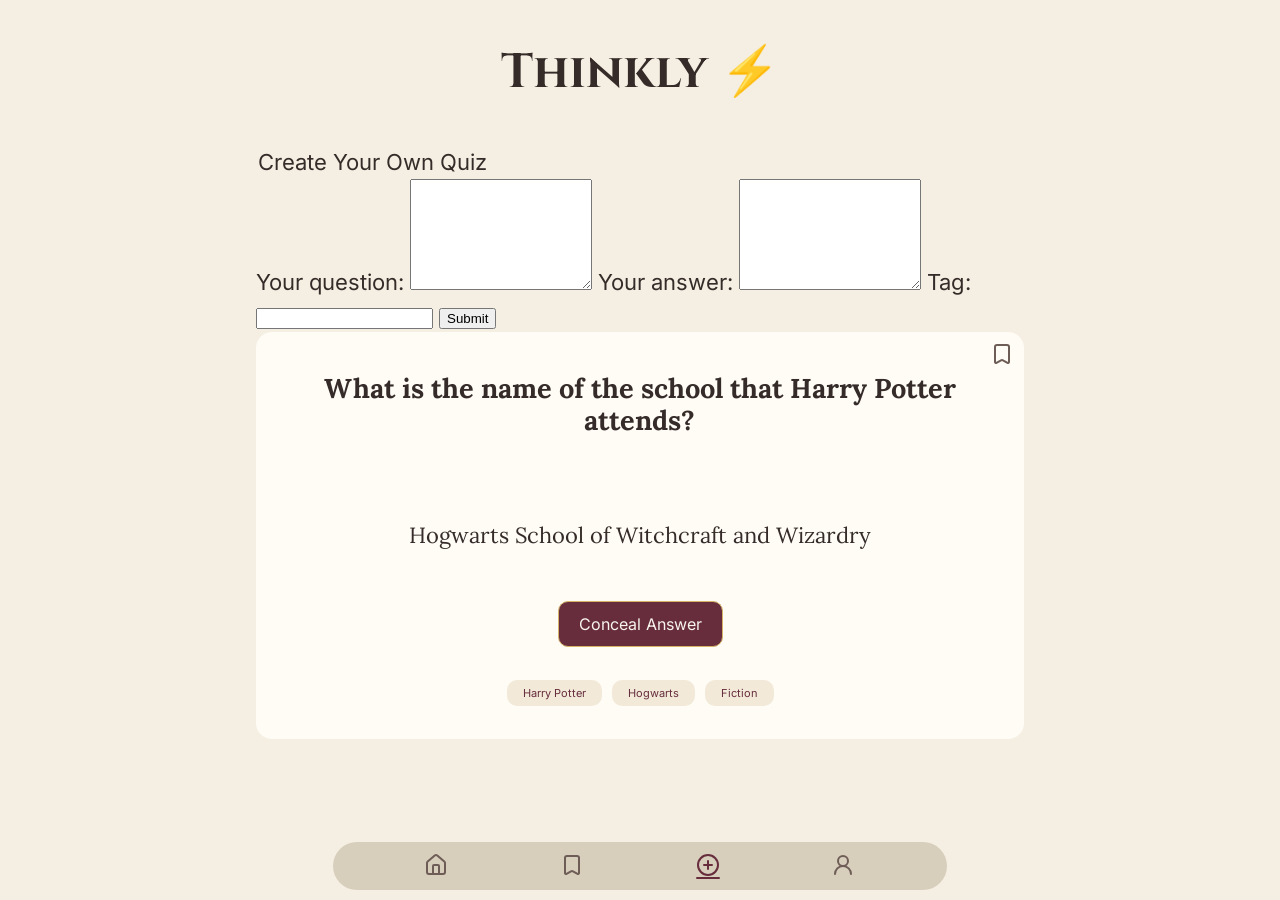
==== add.html @ 8511fa08 "Add data attributes for answer elements and update button functionality for improved interactivity" ====
<!doctype html>
<html lang="en" class="dark-mode">
  <head>
    <meta charset="UTF-8" />
    <meta name="viewport" content="width=device-width, initial-scale=1.0" />
    <link rel="stylesheet" href="styles.css" />
    <link
      rel="shortcut icon"
      href="./favicons/favicon.ico"
      type="image/x-icon"
    />
    <script src="./js/app.js" defer></script>

    <title>Thinkly - Add New Questions</title>
  </head>
  <body class="app">
    <a class="skip-link" href="#main-content">
      <span>Skip to main content </span></a
    >
    <header class="app__header">
      <h1 class="app__title">Thinkly ⚡️</h1>
    </header>
    <main id="main-content">
      <form aria-labelledby="form-title">
        <legend id="form-title">Create Your Own Quiz</legend>
        <label for="questionInput">Your question:</label>
        <textarea
          name="questionInput"
          id="questionInput"
          rows="7"
          maxlength="150"
        ></textarea>
        <label for="answerInput">Your answer:</label>
        <textarea
          name="answerInput"
          id="answerInput"
          rows="7"
          maxlength="150"
        ></textarea>
        <label for="tagInput">Tag:</label>
        <input type="text" name="tagInput" id="tagInput" />
        <button type="button">Submit</button>
      </form>
      <div class="questions">
        <!-- Question 1 -->

        <article class="question-card">
          <button
            type="button"
            aria-label="bookmark question"
            aria-pressed="true"
            class="question-card__bookmark"
            data-js="button-bookmark"
          >
            <svg
              xmlns="http://www.w3.org/2000/svg"
              width="24"
              height="24"
              viewBox="0 0 24 24"
              fill="none"
              stroke="none"
              stroke-width="2"
              stroke-linecap="round"
              stroke-linejoin="round"
              class="icon"
            >
              <path
                d="M17 3a2 2 0 0 1 2 2v15a1 1 0 0 1-1.496.868l-4.512-2.578a2 2 0 0 0-1.984 0l-4.512 2.578A1 1 0 0 1 5 20V5a2 2 0 0 1 2-2z"
              />
            </svg>
          </button>
          <h2 class="question-card__title">
            What is the name of the school that Harry Potter attends?
          </h2>
          <img
            src="./assets/magic-concealment.svg"
            alt="answer concealment image"
            aria-hidden="true"
            class="question-card__placeholder"
          />
          <p id="answer-1" class="question-card__answer" data-js="answer-text">
            Hogwarts School of Witchcraft and Wizardry
          </p>
          <button
            class="question-card__button"
            aria-expanded="true"
            aria-controls="answer-1"
            data-js="button-answer"
            type="button"
          >
            Conceal Answer
          </button>
          <ul class="question-card__tags">
            <li class="question-card__tag">Harry Potter</li>
            <li class="question-card__tag">Hogwarts</li>
            <li class="question-card__tag">Fiction</li>
          </ul>
        </article>
      </div>
    </main>
    <footer>
      <nav aria-label="Main navigation">
        <ul class="nav">
          <li class="nav__item">
            <a href="index.html" aria-label="Home"
              ><svg
                xmlns="http://www.w3.org/2000/svg"
                width="24"
                height="24"
                viewBox="0 0 24 24"
                fill="none"
                stroke="currentColor"
                stroke-width="2"
                stroke-linecap="round"
                stroke-linejoin="round"
                class="icon"
              >
                <path d="M15 21v-8a1 1 0 0 0-1-1h-4a1 1 0 0 0-1 1v8" />
                <path
                  d="M3 10a2 2 0 0 1 .709-1.528l7-6a2 2 0 0 1 2.582 0l7 6A2 2 0 0 1 21 10v9a2 2 0 0 1-2 2H5a2 2 0 0 1-2-2z"
                />
              </svg>
            </a>
          </li>
          <li class="nav__item">
            <a href="bookmarks.html" aria-label="Bookmarks">
              <svg
                xmlns="http://www.w3.org/2000/svg"
                width="24"
                height="24"
                viewBox="0 0 24 24"
                fill="none"
                stroke="currentColor"
                stroke-width="2"
                stroke-linecap="round"
                stroke-linejoin="round"
                class="icon"
              >
                <path
                  d="M17 3a2 2 0 0 1 2 2v15a1 1 0 0 1-1.496.868l-4.512-2.578a2 2 0 0 0-1.984 0l-4.512 2.578A1 1 0 0 1 5 20V5a2 2 0 0 1 2-2z"
                />
              </svg>
            </a>
          </li>
          <li class="nav__item">
            <a
              href="add.html"
              aria-current="page"
              aria-label="Add New Questions"
            >
              <svg
                xmlns="http://www.w3.org/2000/svg"
                width="24"
                height="24"
                viewBox="0 0 24 24"
                fill="none"
                stroke="currentColor"
                stroke-width="2"
                stroke-linecap="round"
                stroke-linejoin="round"
                class="icon"
              >
                <circle cx="12" cy="12" r="10" />
                <path d="M8 12h8" />
                <path d="M12 8v8" />
              </svg>
            </a>
          </li>
          <li class="nav__item">
            <a href="profile.html" aria-label="Profile"
              ><svg
                xmlns="http://www.w3.org/2000/svg"
                width="24"
                height="24"
                viewBox="0 0 24 24"
                fill="none"
                stroke="currentColor"
                stroke-width="2"
                stroke-linecap="round"
                stroke-linejoin="round"
                class="icon"
              >
                <circle cx="12" cy="8" r="5" />
                <path d="M20 21a8 8 0 0 0-16 0" />
              </svg>
            </a>
          </li>
        </ul>
      </nav>
    </footer>
  </body>
</html>
---- styles.css ----
@import "./fonts.css";
@import "./global.css";
@import "./components/app.css";
@import "./components/button.css";
@import "./components/card.css";
@import "./components/header.css";
@import "./components/footer.css";
@import "./components/profile.css";
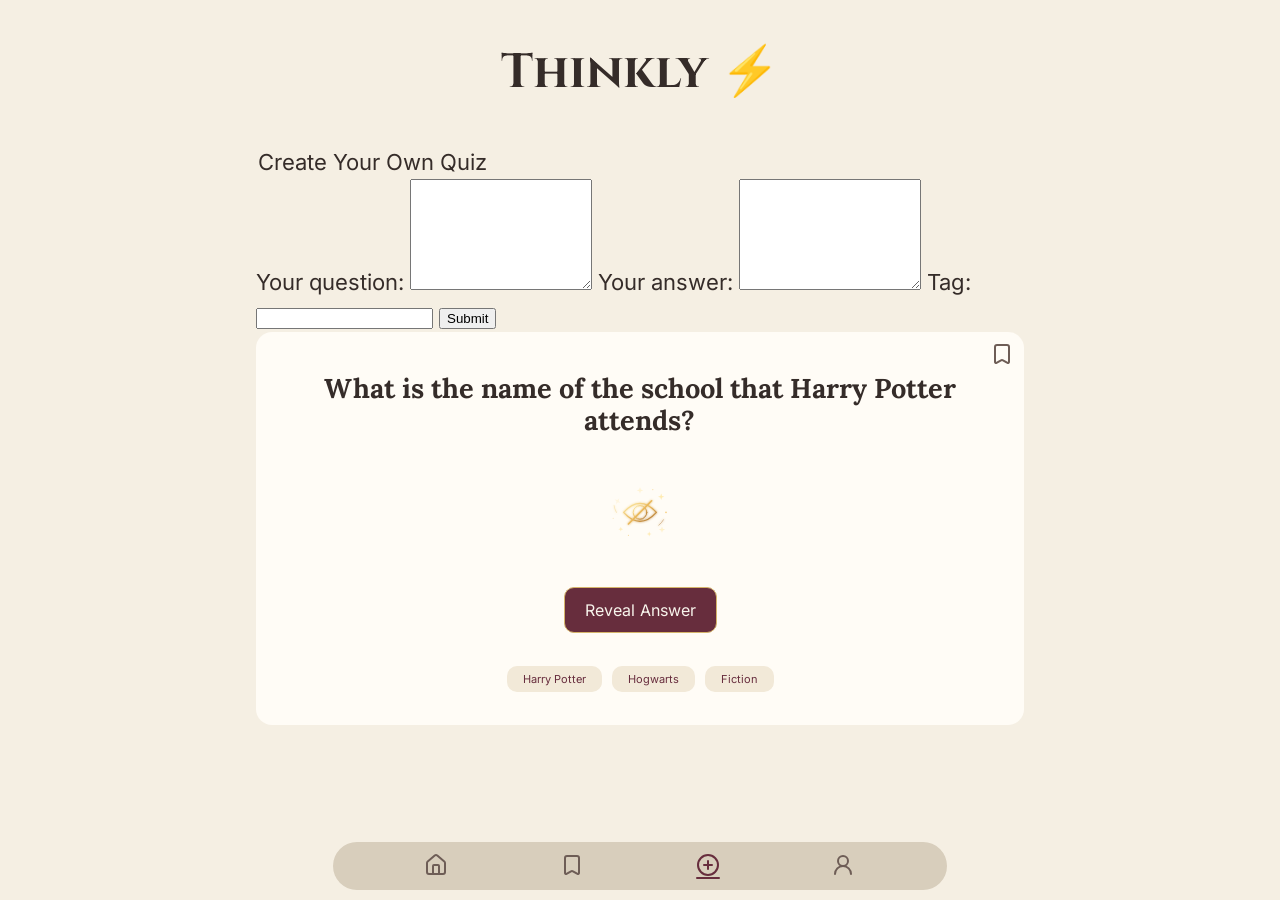
==== commit 77b21735: "Refactor HTML structure and improve accessibility: remove dark mode class, add data attributes for a" ====
--- a/add.html
+++ b/add.html
@@ -1,5 +1,5 @@
 <!doctype html>
-<html lang="en" class="dark-mode">
+<html lang="en">
   <head>
     <meta charset="UTF-8" />
     <meta name="viewport" content="width=device-width, initial-scale=1.0" />
@@ -21,7 +21,7 @@
       <h1 class="app__title">Thinkly ⚡️</h1>
     </header>
     <main id="main-content">
-      <form aria-labelledby="form-title">
+      <form aria-labelledby="form-title" class="">
         <legend id="form-title">Create Your Own Quiz</legend>
         <label for="questionInput">Your question:</label>
         <textarea
@@ -43,12 +43,11 @@
       </form>
       <div class="questions">
         <!-- Question 1 -->
-
-        <article class="question-card">
+        <article class="question-card" data-js="question-card">
           <button
             type="button"
             aria-label="bookmark question"
-            aria-pressed="true"
+            aria-pressed="false"
             class="question-card__bookmark"
             data-js="button-bookmark"
           >
@@ -72,23 +71,30 @@
           <h2 class="question-card__title">
             What is the name of the school that Harry Potter attends?
           </h2>
-          <img
-            src="./assets/magic-concealment.svg"
-            alt="answer concealment image"
-            aria-hidden="true"
-            class="question-card__placeholder"
-          />
-          <p id="answer-1" class="question-card__answer" data-js="answer-text">
-            Hogwarts School of Witchcraft and Wizardry
-          </p>
+          <div class="answer__wrapper">
+            <img
+              src="./assets/magic-concealment.svg"
+              alt="answer concealment image"
+              aria-hidden="true"
+              class="question-card__placeholder visible"
+              data-js="answer-placeholder"
+            />
+            <p
+              id="answer-1"
+              class="question-card__answer"
+              data-js="answer-text"
+            >
+              Hogwarts School of Witchcraft and Wizardry
+            </p>
+          </div>
           <button
-            class="question-card__button"
-            aria-expanded="true"
+            class="question-card__button active"
+            aria-expanded="false"
             aria-controls="answer-1"
             data-js="button-answer"
             type="button"
           >
-            Conceal Answer
+            Reveal Answer
           </button>
           <ul class="question-card__tags">
             <li class="question-card__tag">Harry Potter</li>
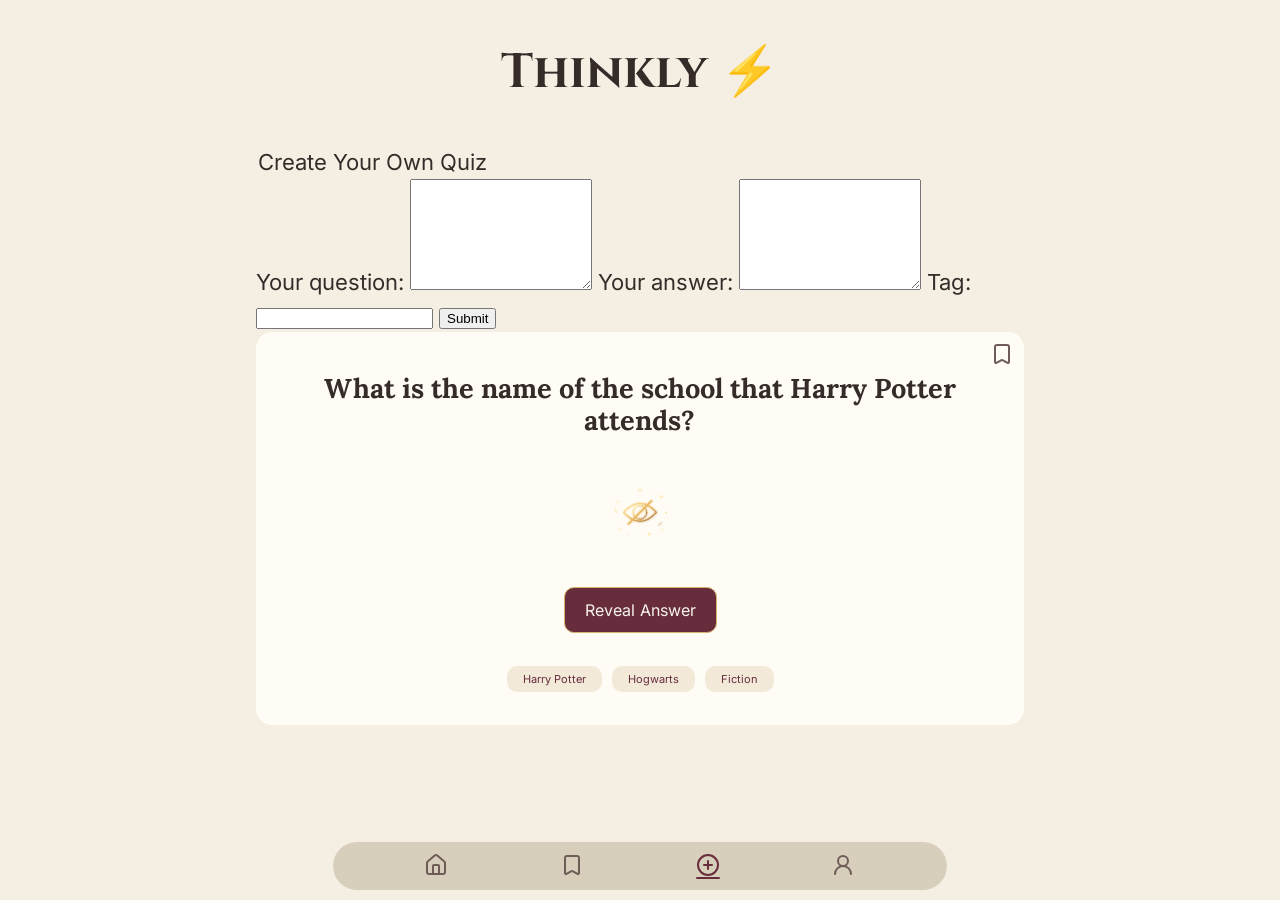
==== commit 941bcd3e: "Add form styling and update JavaScript for dark mode functionality" ====
--- a/add.html
+++ b/add.html
@@ -21,7 +21,7 @@
       <h1 class="app__title">Thinkly ⚡️</h1>
     </header>
     <main id="main-content">
-      <form aria-labelledby="form-title" class="">
+      <form aria-labelledby="form-title" class="form__addQuestions">
         <legend id="form-title">Create Your Own Quiz</legend>
         <label for="questionInput">Your question:</label>
         <textarea
--- a/styles.css
+++ b/styles.css
@@ -6,3 +6,4 @@
 @import "./components/header.css";
 @import "./components/footer.css";
 @import "./components/profile.css";
+@import "./components/form.css";
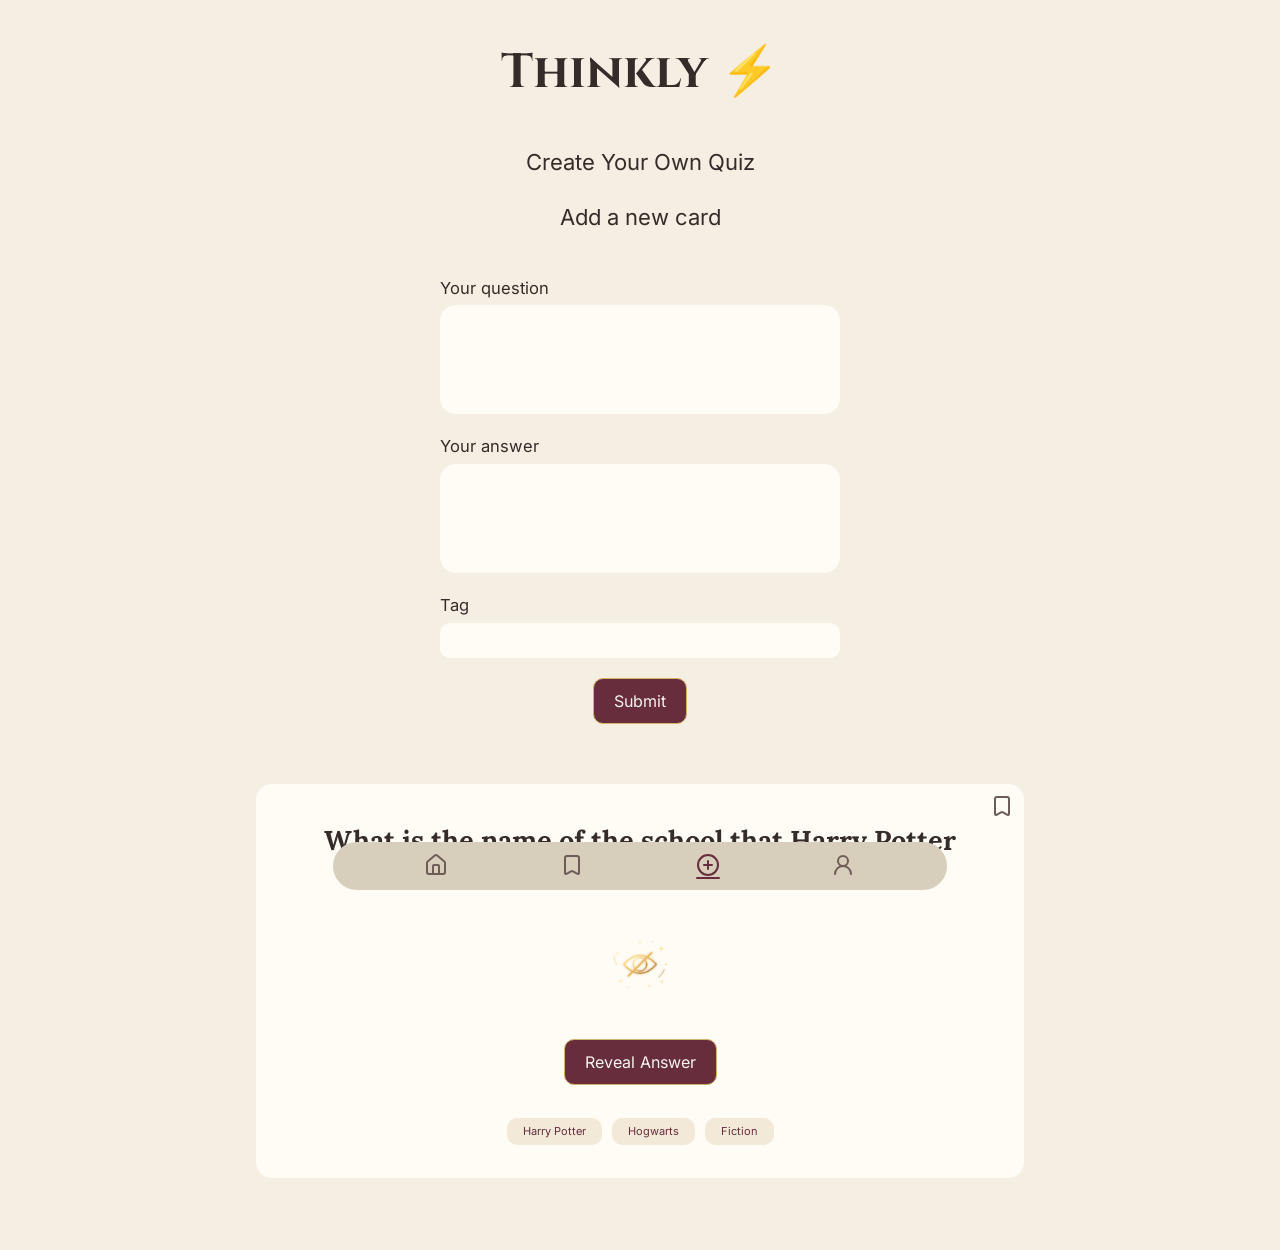
==== commit e32c4d0a: "Enhance form structure and styling: add fieldset for better semantics, improve accessibility with de" ====
--- a/add.html
+++ b/add.html
@@ -21,25 +21,40 @@
       <h1 class="app__title">Thinkly ⚡️</h1>
     </header>
     <main id="main-content">
-      <form aria-labelledby="form-title" class="form__addQuestions">
-        <legend id="form-title">Create Your Own Quiz</legend>
-        <label for="questionInput">Your question:</label>
-        <textarea
-          name="questionInput"
-          id="questionInput"
-          rows="7"
-          maxlength="150"
-        ></textarea>
-        <label for="answerInput">Your answer:</label>
-        <textarea
-          name="answerInput"
-          id="answerInput"
-          rows="7"
-          maxlength="150"
-        ></textarea>
-        <label for="tagInput">Tag:</label>
-        <input type="text" name="tagInput" id="tagInput" />
-        <button type="button">Submit</button>
+      <form
+        aria-labelledby="form-title"
+        aria-describedby="form-description"
+        class="form__addQuestions"
+      >
+        <fieldset class="form__fields">
+          <legend id="form-title" class="form__title">
+            Create Your Own Quiz
+          </legend>
+          <p id="form-description" class="form__description">Add a new card</p>
+          <div class="field__wrapper">
+            <label for="questionInput">Your question</label>
+            <textarea
+              name="questionInput"
+              id="questionInput"
+              rows="7"
+              maxlength="150"
+            ></textarea>
+          </div>
+          <div class="field__wrapper">
+            <label for="answerInput">Your answer</label>
+            <textarea
+              name="answerInput"
+              id="answerInput"
+              rows="7"
+              maxlength="150"
+            ></textarea>
+          </div>
+          <div class="field__wrapper">
+            <label for="tagInput">Tag</label>
+            <input type="text" name="tagInput" id="tagInput" />
+          </div>
+          <button type="button" class="button__newQuestion">Submit</button>
+        </fieldset>
       </form>
       <div class="questions">
         <!-- Question 1 -->
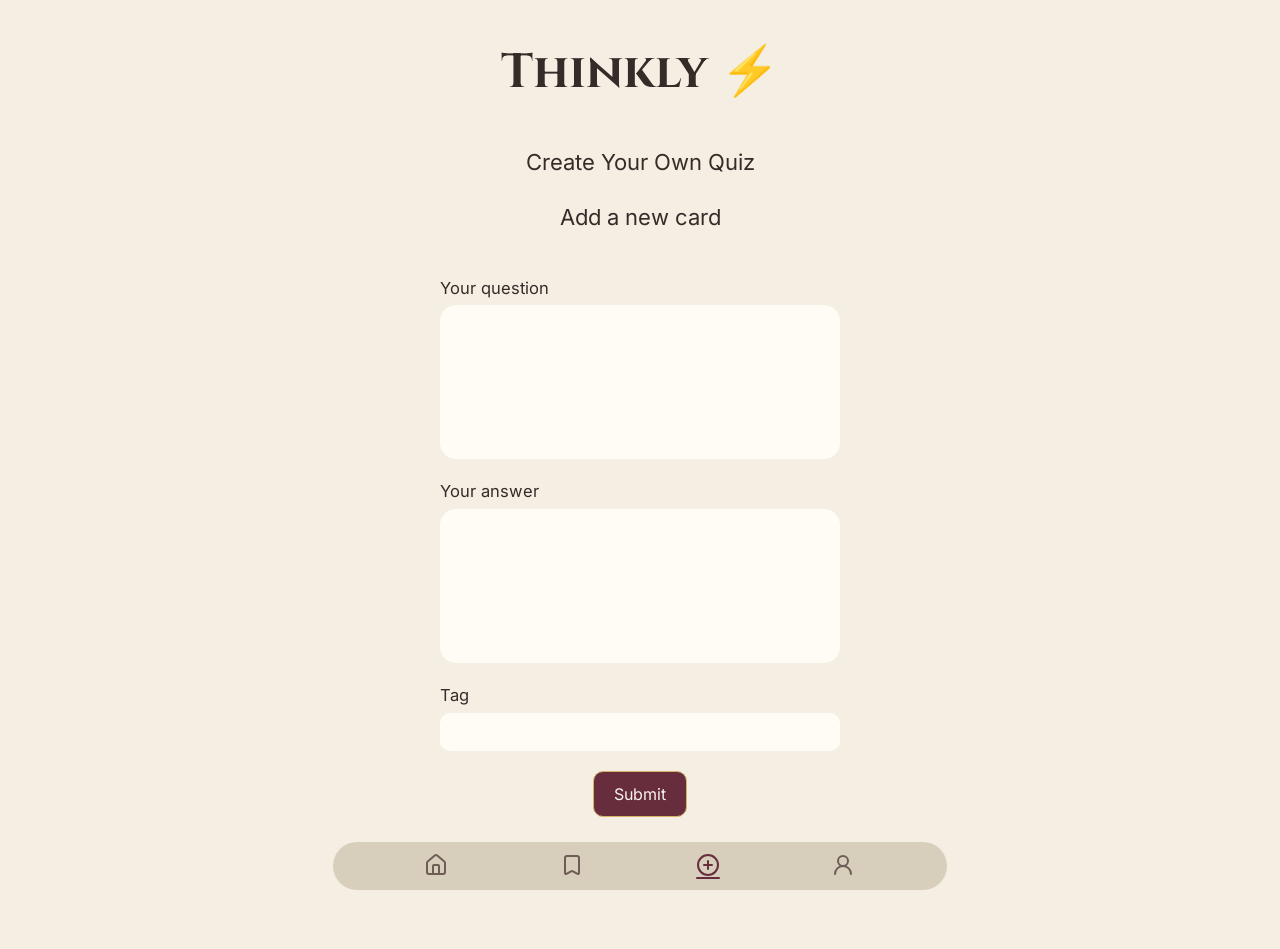
==== commit c647e267: "Enhance question form functionality: add event listener for form submission, dynamically create ques" ====
--- a/add.html
+++ b/add.html
@@ -25,6 +25,7 @@
         aria-labelledby="form-title"
         aria-describedby="form-description"
         class="form__addQuestions"
+        data-js="form-add-questions"
       >
         <fieldset class="form__fields">
           <legend id="form-title" class="form__title">
@@ -38,6 +39,7 @@
               id="questionInput"
               rows="7"
               maxlength="150"
+              data-js="question-input"
             ></textarea>
           </div>
           <div class="field__wrapper">
@@ -47,18 +49,24 @@
               id="answerInput"
               rows="7"
               maxlength="150"
+              data-js="answer-input"
             ></textarea>
           </div>
           <div class="field__wrapper">
             <label for="tagInput">Tag</label>
-            <input type="text" name="tagInput" id="tagInput" />
-          </div>
-          <button type="button" class="button__newQuestion">Submit</button>
+            <input
+              type="text"
+              name="tagInput"
+              id="tagInput"
+              data-js="tag-input"
+            />
+          </div>
+          <button type="submit" class="button__newQuestion">Submit</button>
         </fieldset>
       </form>
-      <div class="questions">
+      <div class="questions" data-js="questions-container">
         <!-- Question 1 -->
-        <article class="question-card" data-js="question-card">
+        <!-- <article class="question-card" data-js="question-card">
           <button
             type="button"
             aria-label="bookmark question"
@@ -116,7 +124,7 @@
             <li class="question-card__tag">Hogwarts</li>
             <li class="question-card__tag">Fiction</li>
           </ul>
-        </article>
+        </article> -->
       </div>
     </main>
     <footer>
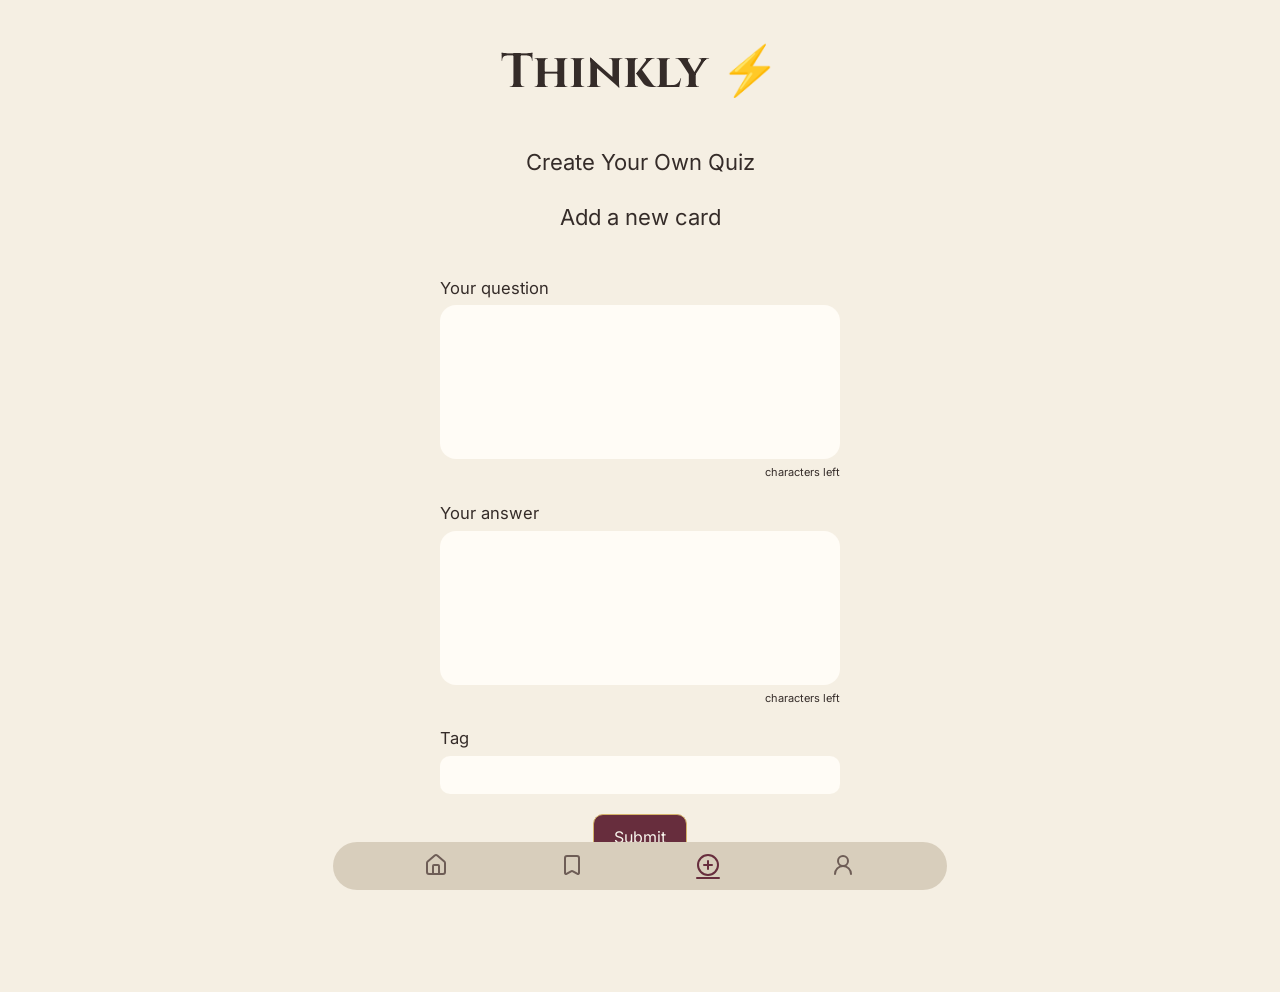
==== commit 9fd160ec: "Add character count feature for question and answer inputs" ====
--- a/add.html
+++ b/add.html
@@ -1,5 +1,5 @@
 <!doctype html>
-<html lang="en">
+<html lang="en" class="page__add">
   <head>
     <meta charset="UTF-8" />
     <meta name="viewport" content="width=device-width, initial-scale=1.0" />
@@ -10,6 +10,7 @@
       type="image/x-icon"
     />
     <script src="./js/app.js" defer></script>
+    <script src="./js/form.js" defer></script>
 
     <title>Thinkly - Add New Questions</title>
   </head>
@@ -41,6 +42,13 @@
               maxlength="150"
               data-js="question-input"
             ></textarea>
+            <p class="character-count">
+              <span
+                class="character-count__number"
+                data-js="question-character-count"
+              ></span
+              ><span> characters left</span>
+            </p>
           </div>
           <div class="field__wrapper">
             <label for="answerInput">Your answer</label>
@@ -51,6 +59,13 @@
               maxlength="150"
               data-js="answer-input"
             ></textarea>
+            <p class="character-count">
+              <span
+                class="character-count__number"
+                data-js="answer-character-count"
+              ></span
+              ><span> characters left</span>
+            </p>
           </div>
           <div class="field__wrapper">
             <label for="tagInput">Tag</label>
@@ -64,68 +79,7 @@
           <button type="submit" class="button__newQuestion">Submit</button>
         </fieldset>
       </form>
-      <div class="questions" data-js="questions-container">
-        <!-- Question 1 -->
-        <!-- <article class="question-card" data-js="question-card">
-          <button
-            type="button"
-            aria-label="bookmark question"
-            aria-pressed="false"
-            class="question-card__bookmark"
-            data-js="button-bookmark"
-          >
-            <svg
-              xmlns="http://www.w3.org/2000/svg"
-              width="24"
-              height="24"
-              viewBox="0 0 24 24"
-              fill="none"
-              stroke="none"
-              stroke-width="2"
-              stroke-linecap="round"
-              stroke-linejoin="round"
-              class="icon"
-            >
-              <path
-                d="M17 3a2 2 0 0 1 2 2v15a1 1 0 0 1-1.496.868l-4.512-2.578a2 2 0 0 0-1.984 0l-4.512 2.578A1 1 0 0 1 5 20V5a2 2 0 0 1 2-2z"
-              />
-            </svg>
-          </button>
-          <h2 class="question-card__title">
-            What is the name of the school that Harry Potter attends?
-          </h2>
-          <div class="answer__wrapper">
-            <img
-              src="./assets/magic-concealment.svg"
-              alt="answer concealment image"
-              aria-hidden="true"
-              class="question-card__placeholder visible"
-              data-js="answer-placeholder"
-            />
-            <p
-              id="answer-1"
-              class="question-card__answer"
-              data-js="answer-text"
-            >
-              Hogwarts School of Witchcraft and Wizardry
-            </p>
-          </div>
-          <button
-            class="question-card__button active"
-            aria-expanded="false"
-            aria-controls="answer-1"
-            data-js="button-answer"
-            type="button"
-          >
-            Reveal Answer
-          </button>
-          <ul class="question-card__tags">
-            <li class="question-card__tag">Harry Potter</li>
-            <li class="question-card__tag">Hogwarts</li>
-            <li class="question-card__tag">Fiction</li>
-          </ul>
-        </article> -->
-      </div>
+      <div class="questions" data-js="questions-container"></div>
     </main>
     <footer>
       <nav aria-label="Main navigation">
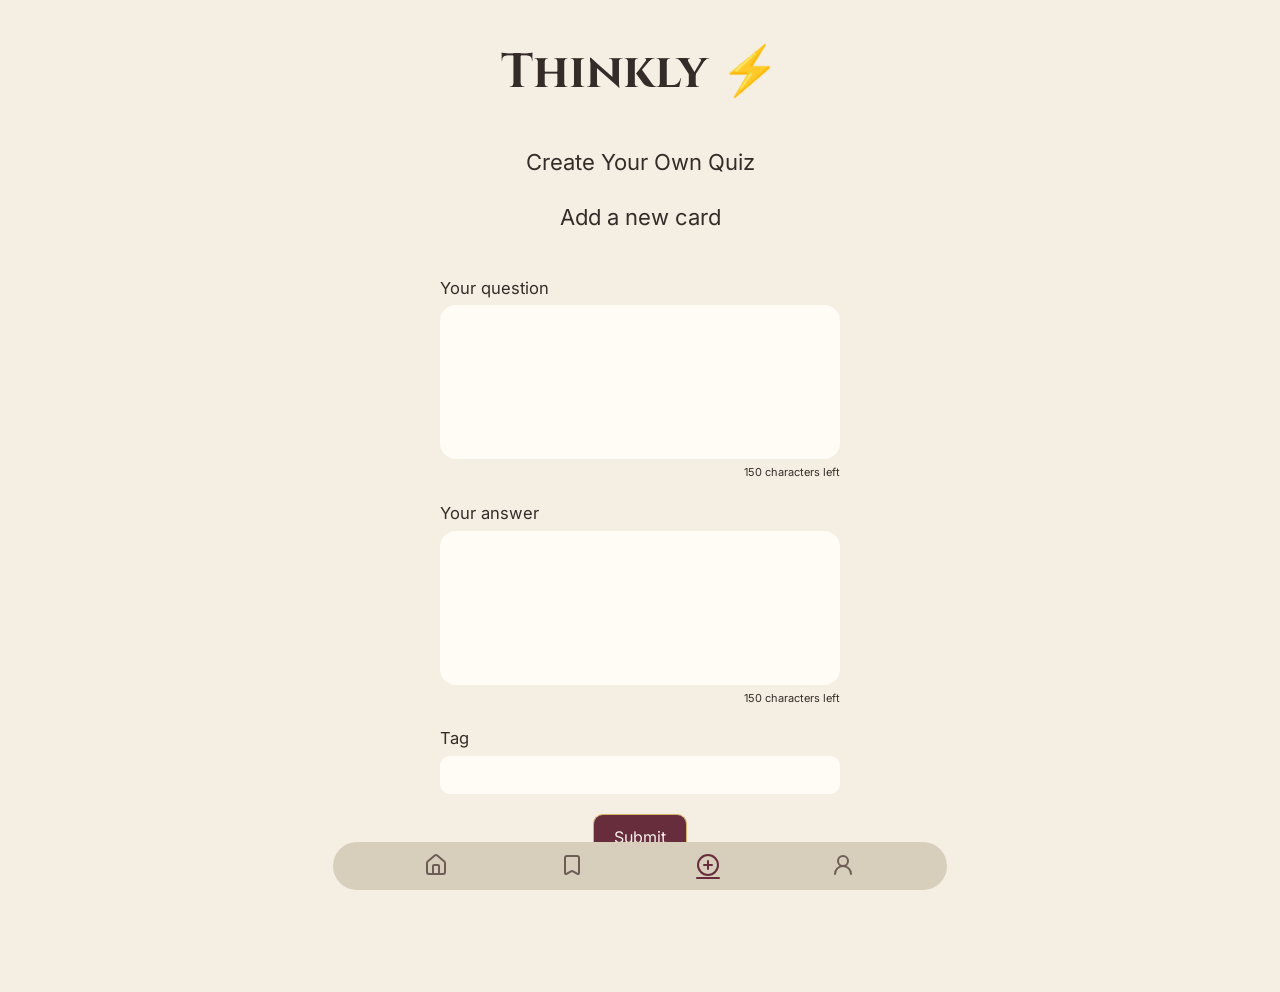
==== commit ba0f57e5: "Add required attribute to input fields in the add question form" ====
--- a/add.html
+++ b/add.html
@@ -41,6 +41,7 @@
               rows="7"
               maxlength="150"
               data-js="question-input"
+              required
             ></textarea>
             <p class="character-count">
               <span
@@ -58,6 +59,7 @@
               rows="7"
               maxlength="150"
               data-js="answer-input"
+              required
             ></textarea>
             <p class="character-count">
               <span
@@ -74,6 +76,7 @@
               name="tagInput"
               id="tagInput"
               data-js="tag-input"
+              required
             />
           </div>
           <button type="submit" class="button__newQuestion">Submit</button>
